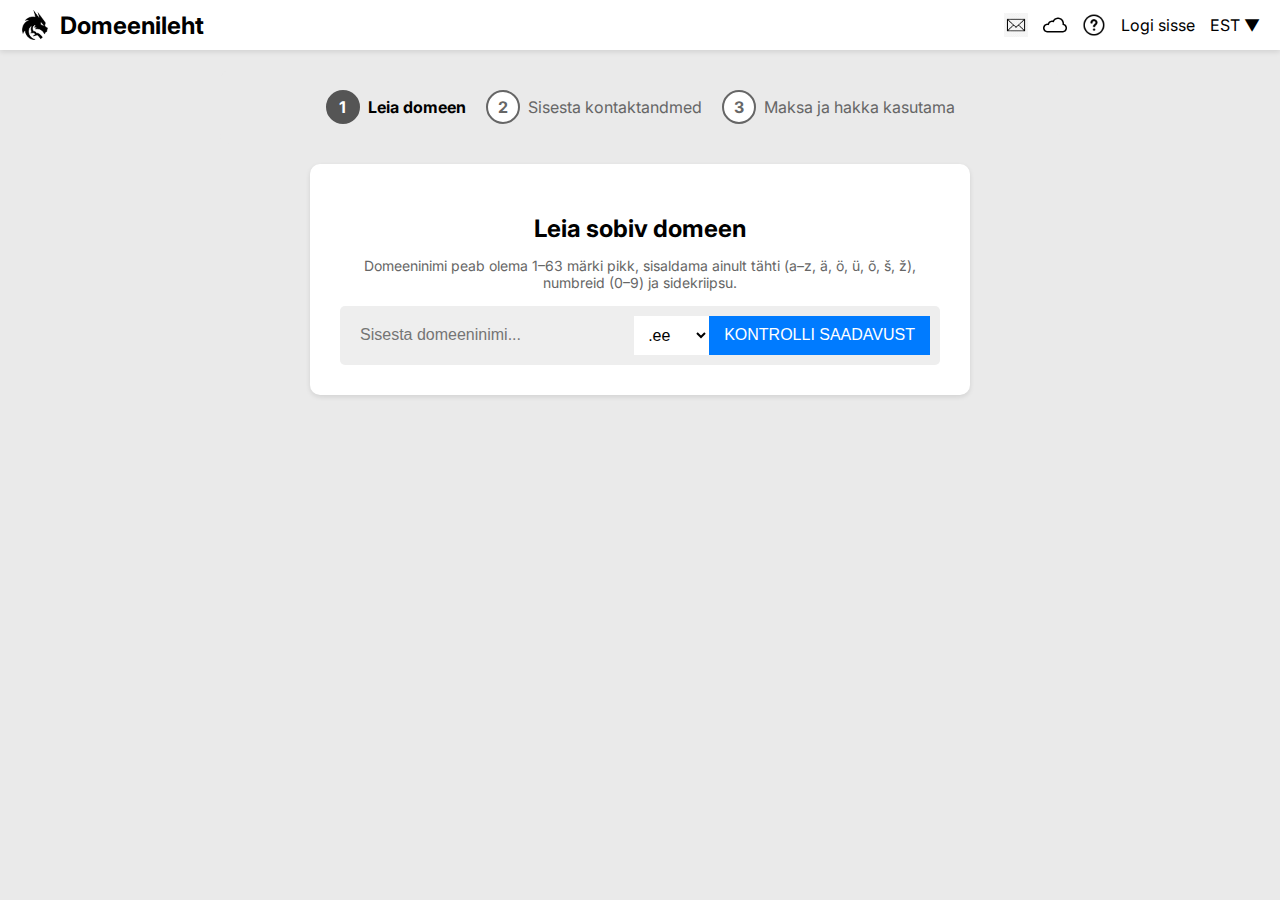
==== index2.html @ 52eb680a "adding 2 more pages" ====
<!DOCTYPE html>
<html lang="en">

<head>
    <meta charset="UTF-8">
    <meta name="viewport" content="width=device-width, initial-scale=1.0">
    <title>Domeenileht</title>
    <link rel="stylesheet" href="style2.css">
    <script src="script.js" defer></script>
</head>

<body>
    <!-- Navbar -->
    <div class="navbar">
        <div class="logo">
            <img src="team_spirit_logo.png" alt="Logo">
            Domeenileht
        </div>
        <div class="nav-items">
            <img src="email-icon.jpg" alt="Email">
            <img src="cloud-icon.png" alt="Cloud">
            <img src="help-icon.png" alt="Help">
            <span class="login">Logi sisse</span>
            <span class="lang-dropdown">EST ▼</span>
        </div>
    </div>

    <!-- Progress Bar -->
    <div class="progress-container">
        <div class="step active">
            <div class="circle">1</div>
            Leia domeen
        </div>
        <div class="step">
            <div class="circle">2</div>
            Sisesta kontaktandmed
        </div>
        <div class="step">
            <div class="circle">3</div>
            Maksa ja hakka kasutama
        </div>
    </div>

    <!-- Domain Search Section -->
    <div class="search-container">
        <h2>Leia sobiv domeen</h2>
        <p>Domeeninimi peab olema 1–63 märki pikk, sisaldama ainult tähti (a–z, ä, ö, ü, õ, š, ž), numbreid (0–9) ja
            sidekriipsu.</p>

        <div class="search-box">
            <input type="text" id="domainInput" placeholder="Sisesta domeeninimi...">
            <select id="domainExt">
                <option>.ee</option>
                <option>.com</option>
                <option>.eu</option>
                <option>.net</option>
            </select>
            <button id="checkButton">KONTROLLI SAADAVUST</button>
        </div>

        <!-- Search Results -->
        <div id="searchResultContainer" style="display:none;">
            <p>Võimalikud domeenid:</p>
            <ul id="availableDomains" class="domain-list"></ul>
        </div>
    </div>
</body>

</html>
---- style2.css ----
@import url('https://fonts.googleapis.com/css2?family=Inter:ital,opsz,wght@0,14..32,100..900;1,14..32,100..900&family=SUSE:wght@100..800&display=swap');

body {
    font-family: "Inter", sans-serif;
    margin: 0;
    padding: 0;
    background-color: #eaeaea;
}

/* Navbar */
.navbar {
    display: flex;
    justify-content: space-between;
    align-items: center;
    background: white;
    padding: 10px 20px;
    box-shadow: 0 2px 5px rgba(0,0,0,0.1);
}

.logo {
    font-size: 24px;
    font-weight: bold;
    color: rgb(0, 0, 0);
    display: flex;
    align-items: center;
}

.logo img {
    height: 30px;
    margin-right: 10px;
}

.nav-items {
    display: flex;
    align-items: center;
    gap: 15px;
}

.nav-items img {
    width: 24px;
    cursor: pointer;
}

.login {
    cursor: pointer;
}

.lang-dropdown {
    cursor: pointer;
}

/* Step Progress Bar */
.progress-container {
    display: flex;
    justify-content: center;
    background: #eaeaea;
    padding: 20px;
    border-radius: 10px;
    margin: 20px auto;
    max-width: 800px;
}

.step {
    display: flex;
    align-items: center;
    font-size: 16px;
    color: #666;
    margin: 0 10px;
}

.step .circle {
    width: 30px;
    height: 30px;
    border-radius: 50%;
    display: flex;
    justify-content: center;
    align-items: center;
    font-weight: bold;
    margin-right: 8px;
    border: 2px solid #666;
    background: #fff;
}

.step.active .circle {
    background: #555;
    color: white;
    border-color: #555;
}

.step.active {
    color: black;
    font-weight: bold;
}

/* Search Section */
.search-container {
    background: white;
    padding: 30px;
    max-width: 600px;
    margin: 20px auto;
    border-radius: 10px;
    box-shadow: 0 2px 5px rgba(0, 0, 0, 0.1);
    text-align: center;
}

.search-container h2 {
    margin-bottom: 10px;
}

.search-container p {
    font-size: 14px;
    color: #666;
}

.search-box {
    display: flex;
    margin-top: 15px;
    background: #eee;
    padding: 10px;
    border-radius: 5px;
}

.search-box input {
    flex: 1;
    padding: 10px;
    border: none;
    background: none;
    font-size: 16px;
    outline: none;
}

.search-box select {
    padding: 10px;
    border: none;
    background: white;
    font-size: 16px;
    cursor: pointer;
}

.search-box button {
    background: #007bff;
    color: white;
    border: none;
    padding: 10px 15px;
    cursor: pointer;
    font-size: 16px;
}

.search-box button:hover {
    background: #0056b3;
}

.next-step {
    background: #ddd;
    padding: 15px;
    text-align: center;
    font-size: 16px;
    color: #888;
    margin-top: 20px;
    border-radius: 5px;
}

 /* Suggested Domains */
 .suggested-domains {
    display: none;
    margin-top: 20px;
    padding: 15px;
    background: #fff;
    border-radius: 5px;
    box-shadow: 0 2px 5px rgba(0, 0, 0, 0.1);
    text-align: left;
}

.suggested-domains p {
    font-size: 16px;
    font-weight: bold;
}

.domain-list {
    list-style: none;
    padding: 0;
}

.domain-list li {
    padding: 10px;
    border-bottom: 1px solid #ddd;
    cursor: pointer;
}

.domain-list li:hover {
    background: #f0f0f0;
}

.availability-message {
    display: flex;
    align-items: center;
    font-size: 18px;
    font-weight: bold;
    color: black;
    margin-top: 15px;
}

.check-icon {
    color: #4CAF50;
    font-size: 24px;
    margin-right: 10px;
}

#periodSelect {
    display: block;
    width: 100%;
    padding: 10px;
    margin-top: 10px;
    font-size: 16px;
    border: 1px solid #ccc;
    border-radius: 5px;
}

#nextButton {
    display: block;
    width: 100%;
    background: #ddd;
    color: #888;
    font-size: 16px;
    font-weight: bold;
    padding: 15px;
    border: none;
    margin-top: 15px;
    border-radius: 5px;
    cursor: not-allowed;
}

#nextButton:enabled {
    background: #007bff;
    color: white;
    cursor: pointer;
}
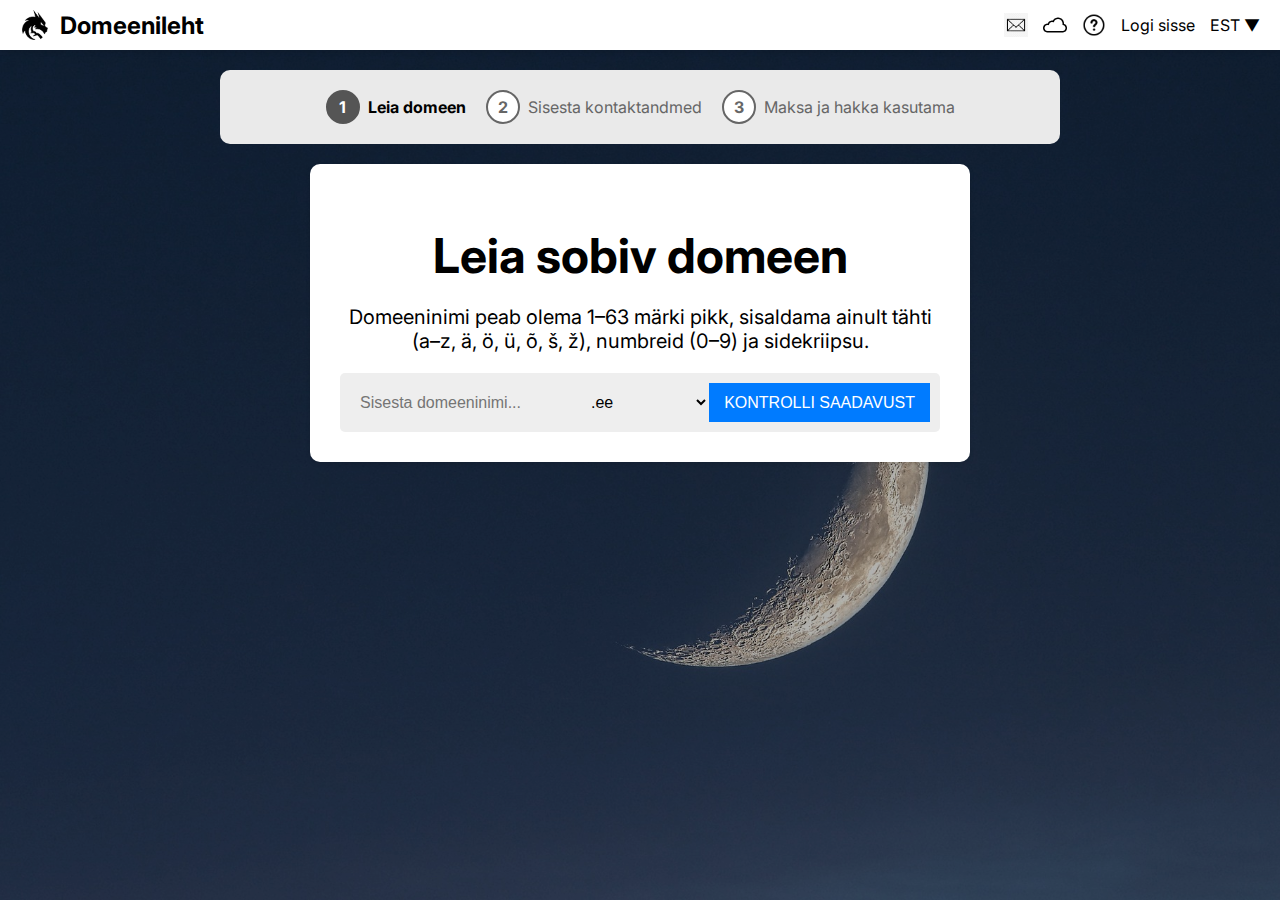
==== commit 18b58049: "3 commit" ====
--- a/index2.html
+++ b/index2.html
@@ -5,7 +5,7 @@
     <meta charset="UTF-8">
     <meta name="viewport" content="width=device-width, initial-scale=1.0">
     <title>Domeenileht</title>
-    <link rel="stylesheet" href="style2.css">
+    <link rel="stylesheet" href="style.css">
     <script src="script.js" defer></script>
 </head>
 
@@ -43,7 +43,7 @@
 
     <!-- Domain Search Section -->
     <div class="search-container">
-        <h2>Leia sobiv domeen</h2>
+        <h1>Leia sobiv domeen</h1>
         <p>Domeeninimi peab olema 1–63 märki pikk, sisaldama ainult tähti (a–z, ä, ö, ü, õ, š, ž), numbreid (0–9) ja
             sidekriipsu.</p>
 
--- a/style.css
+++ b/style.css
@@ -0,0 +1,283 @@
+/* Import fonts only once */
+@import url('https://fonts.googleapis.com/css2?family=Inter:ital,opsz,wght@0,14..32,100..900;1,14..32,100..900&family=SUSE:wght@100..800&display=swap');
+
+/* General styles */
+body, html {
+  height: 100vh;
+    font-family: "Inter", sans-serif;
+    margin: 0;
+    padding: 0;
+    background: url("bg.jpg") rgba(0, 0, 0, 0.3);
+    background-blend-mode: multiply;
+    background-position: center;
+    background-size: cover;
+    background-repeat: no-repeat;
+    color: #000000;
+    overflow-y: hidden;
+}
+
+/* Buttons */
+.btn-blue {
+    background-color: #0048D9;
+    color: white;
+    border: none;
+    border-radius: 6px;
+    width: 157px;
+    height: 38px;
+    padding-left: 16px;
+    padding-top: 4px;
+    font-size: 18px;
+}
+.btn-blue:hover {
+    background-color: darkblue;
+}
+
+/* Typography */
+h1 {
+    font-size: 3rem;
+    text-align: center;
+    margin-bottom: 20px;
+}
+
+h2 {
+  color: white;
+}
+
+p {
+    font-size: 1.25rem;
+    text-align: center;
+}
+
+.text {
+    font-size: 0.7em;
+}
+
+/* Navbar */
+.navbar {
+    display: flex;
+    justify-content: space-between;
+    align-items: center;
+    background: white;
+    padding: 10px 20px;
+    box-shadow: 0 2px 5px rgba(0,0,0,0.1);
+}
+
+.logo {
+    font-size: 24px;
+    font-weight: bold;
+    display: flex;
+    align-items: center;
+}
+
+.logo img {
+    height: 30px;
+    margin-right: 10px;
+}
+
+.nav-items {
+    display: flex;
+    align-items: center;
+    gap: 15px;
+}
+
+.nav-items img {
+    width: 24px;
+    cursor: pointer;
+}
+
+.login, .lang-dropdown {
+    cursor: pointer;
+}
+
+/* Step Progress Bar */
+.progress-container {
+    display: flex;
+    justify-content: center;
+    background: #eaeaea;
+    padding: 20px;
+    border-radius: 10px;
+    margin: 20px auto;
+    max-width: 800px;
+}
+
+.step {
+    display: flex;
+    align-items: center;
+    font-size: 16px;
+    color: #666;
+    margin: 0 10px;
+}
+
+.step .circle {
+    width: 30px;
+    height: 30px;
+    border-radius: 50%;
+    display: flex;
+    justify-content: center;
+    align-items: center;
+    font-weight: bold;
+    margin-right: 8px;
+    border: 2px solid #666;
+    background: #fff;
+}
+
+.step.active .circle {
+    background: #555;
+    color: white;
+    border-color: #555;
+}
+
+.step.active {
+    color: black;
+    font-weight: bold;
+}
+
+.search-container {
+    background: white;
+    padding: 30px;
+    max-width: 600px;
+    margin: 20px auto;
+    border-radius: 10px;
+    box-shadow: 0 2px 5px rgba(0, 0, 0, 0.1);
+    text-align: center;
+}
+
+.search-box {
+    display: flex;
+    margin-top: 15px;
+    background: #eee;
+    padding: 10px;
+    border-radius: 5px;
+}
+
+.search-box input, .search-box select {
+    flex: 1;
+    padding: 10px;
+    border: none;
+    background: none;
+    font-size: 16px;
+    outline: none;
+}
+
+.search-box button {
+    background: #007bff;
+    color: white;
+    border: none;
+    padding: 10px 15px;
+    cursor: pointer;
+    font-size: 16px;
+}
+
+.search-box button:hover {
+    background: #0056b3;
+}
+
+#periodSelect {
+  display: block;
+  width: 100%;
+  padding: 10px;
+  margin-top: 10px;
+  font-size: 16px;
+  border: 1px solid #ccc;
+  border-radius: 5px;
+}
+
+#nextButton {
+  display: block;
+  width: 100%;
+  background: #ddd;
+  color: #888;
+  font-size: 16px;
+  font-weight: bold;
+  padding: 15px;
+  border: none;
+  margin-top: 15px;
+  border-radius: 5px;
+  cursor: not-allowed;
+}
+
+#nextButton:enabled {
+  background: #007bff;
+  color: white;
+  cursor: pointer;
+}
+
+.registration-form {
+    background: rgba(255, 255, 255, 0.8);
+    padding: 20px;
+    border-radius: 8px;
+    box-shadow: 0 4px 8px rgba(0, 0, 0, 0.1);
+    max-width: 400px;
+    margin: 0 auto;
+}
+
+.registration-form .form-label {
+    font-size: 1.2rem;
+    color: #333;
+}
+
+.registration-form .form-control {
+    font-size: 1rem;
+    padding: 10px;
+}
+
+.registration-form button {
+    width: 100%;
+    padding: 10px;
+    font-size: 1.2rem;
+    background-color: #0048D9;
+    border: none;
+    color: white;
+    cursor: pointer;
+    transition: background-color 0.3s;
+}
+
+.registration-form button:hover {
+    background-color: #153B53;
+}
+
+#confirmationMessage {
+    font-size: 1.5rem;
+    color: #FFD900;
+}
+
+#confirmationMessage a {
+    display: inline-block;
+    margin-top: 20px;
+    background-color: #20537D;
+    color: white;
+    padding: 10px 20px;
+    border-radius: 5px;
+    text-decoration: none;
+}
+
+#confirmationMessage a:hover {
+    background-color: #153B53;
+}
+
+.search-container {
+  max-width: 600px;
+  box-shadow: rgba(0, 0, 0, 0.1) 0px 2px 5px;
+  text-align: center;
+  background: white;
+  padding: 30px;
+  margin: 20px auto;
+  border-radius: 10px;
+}
+
+.availability-message {
+  display: flex;
+  align-items: center;
+  font-size: 18px;
+  font-weight: bold;
+  color: black;
+  margin-top: 15px;
+}
+
+.container-tellimus {
+    display: flex;
+}
+
+.tellimus-card {
+    width: 18rem;
+}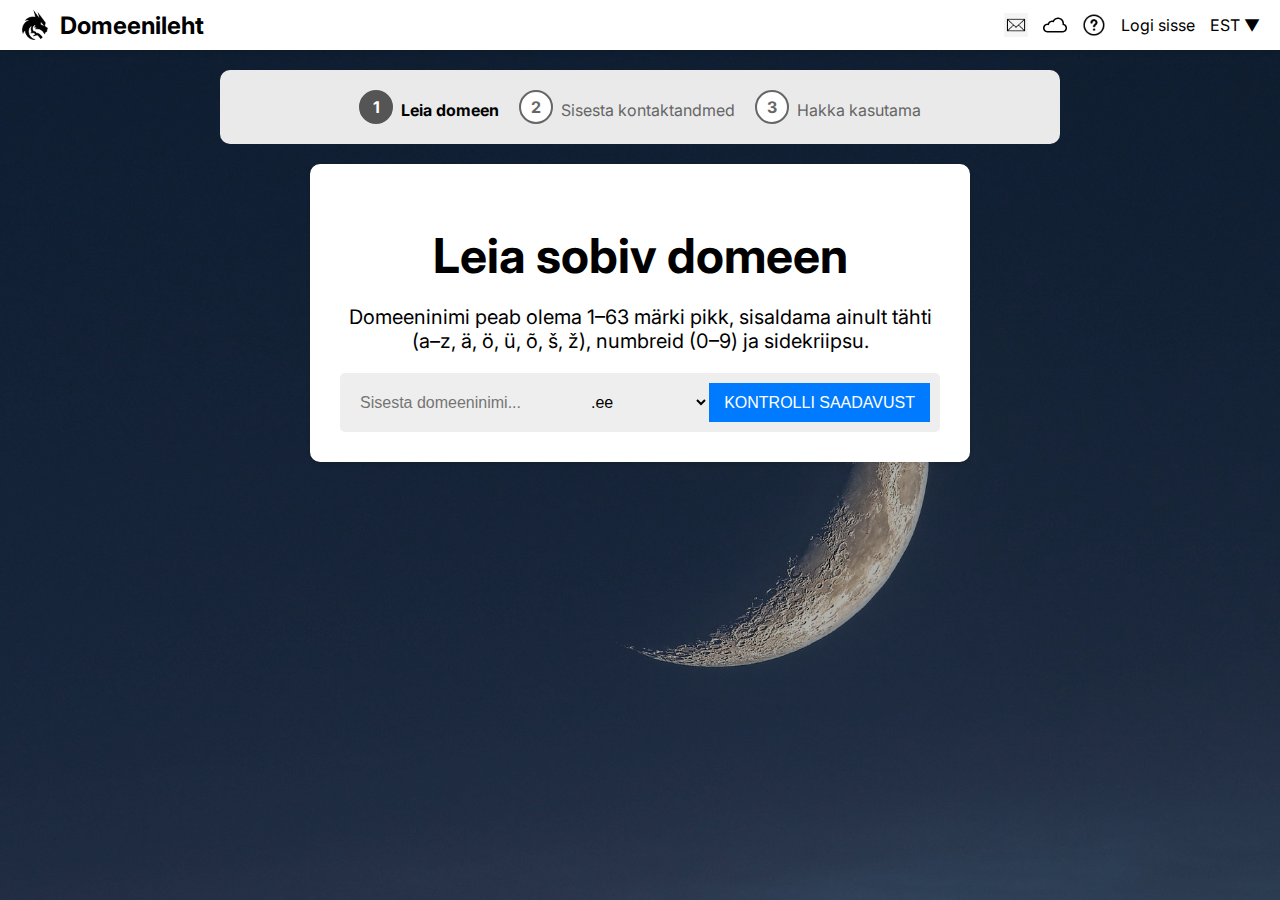
==== commit e7c3374c: "xd" ====
--- a/index2.html
+++ b/index2.html
@@ -29,15 +29,15 @@
     <div class="progress-container">
         <div class="step active">
             <div class="circle">1</div>
-            Leia domeen
+            <span class="label">Leia domeen</span>
         </div>
         <div class="step">
             <div class="circle">2</div>
-            Sisesta kontaktandmed
+            <span class="label">Sisesta kontaktandmed</span>
         </div>
         <div class="step">
             <div class="circle">3</div>
-            Maksa ja hakka kasutama
+            <span class="label">Hakka kasutama</span>
         </div>
     </div>
 
--- a/style.css
+++ b/style.css
@@ -3,7 +3,7 @@
 
 /* General styles */
 body, html {
-  height: 100vh;
+    min-height: 100vh;
     font-family: "Inter", sans-serif;
     margin: 0;
     padding: 0;
@@ -13,7 +13,6 @@
     background-size: cover;
     background-repeat: no-repeat;
     color: #000000;
-    overflow-y: hidden;
 }
 
 /* Buttons */
@@ -22,10 +21,7 @@
     color: white;
     border: none;
     border-radius: 6px;
-    width: 157px;
-    height: 38px;
-    padding-left: 16px;
-    padding-top: 4px;
+    padding: 1.5 rem, 16px;
     font-size: 18px;
 }
 .btn-blue:hover {
@@ -40,6 +36,7 @@
 }
 
 h2 {
+    text-align: center;
   color: white;
 }
 
@@ -130,6 +127,16 @@
 .step.active {
     color: black;
     font-weight: bold;
+}
+
+.label {
+    margin-top: 5px;
+}
+
+@media (max-width: 600px) {
+    .label {
+        display: none;
+    }
 }
 
 .search-container {
@@ -207,7 +214,7 @@
     padding: 20px;
     border-radius: 8px;
     box-shadow: 0 4px 8px rgba(0, 0, 0, 0.1);
-    max-width: 400px;
+    max-width: 700px;
     margin: 0 auto;
 }
 
@@ -274,10 +281,7 @@
   margin-top: 15px;
 }
 
-.container-tellimus {
-    display: flex;
-}
-
-.tellimus-card {
-    width: 18rem;
+.text {
+    font-size: 20px;
+    color: white;
 }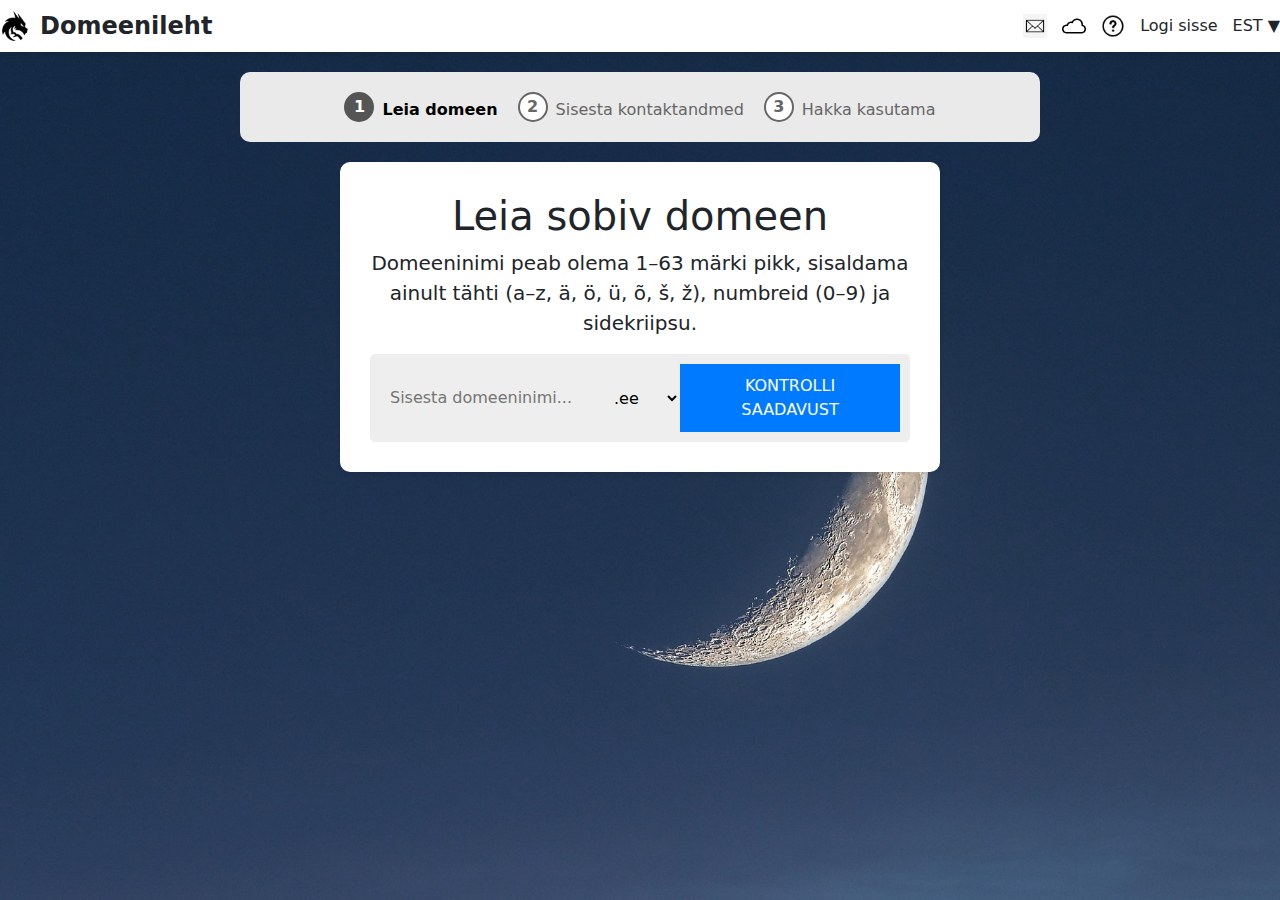
==== commit ea1a6a1c: "commit" ====
--- a/index2.html
+++ b/index2.html
@@ -7,6 +7,7 @@
     <title>Domeenileht</title>
     <link rel="stylesheet" href="style.css">
     <script src="script.js" defer></script>
+    <link href="https://cdn.jsdelivr.net/npm/bootstrap@5.3.3/dist/css/bootstrap.min.css" rel="stylesheet" integrity="sha384-QWTKZyjpPEjISv5WaRU9OFeRpok6YctnYmDr5pNlyT2bRjXh0JMhjY6hW+ALEwIH" crossorigin="anonymous">
 </head>
 
 <body>
--- a/style.css
+++ b/style.css
@@ -244,18 +244,8 @@
 }
 
 #confirmationMessage {
-    font-size: 1.5rem;
-    color: #FFD900;
-}
-
-#confirmationMessage a {
-    display: inline-block;
-    margin-top: 20px;
-    background-color: #20537D;
-    color: white;
-    padding: 10px 20px;
-    border-radius: 5px;
-    text-decoration: none;
+    text-align: center;
+    color: white;
 }
 
 #confirmationMessage a:hover {
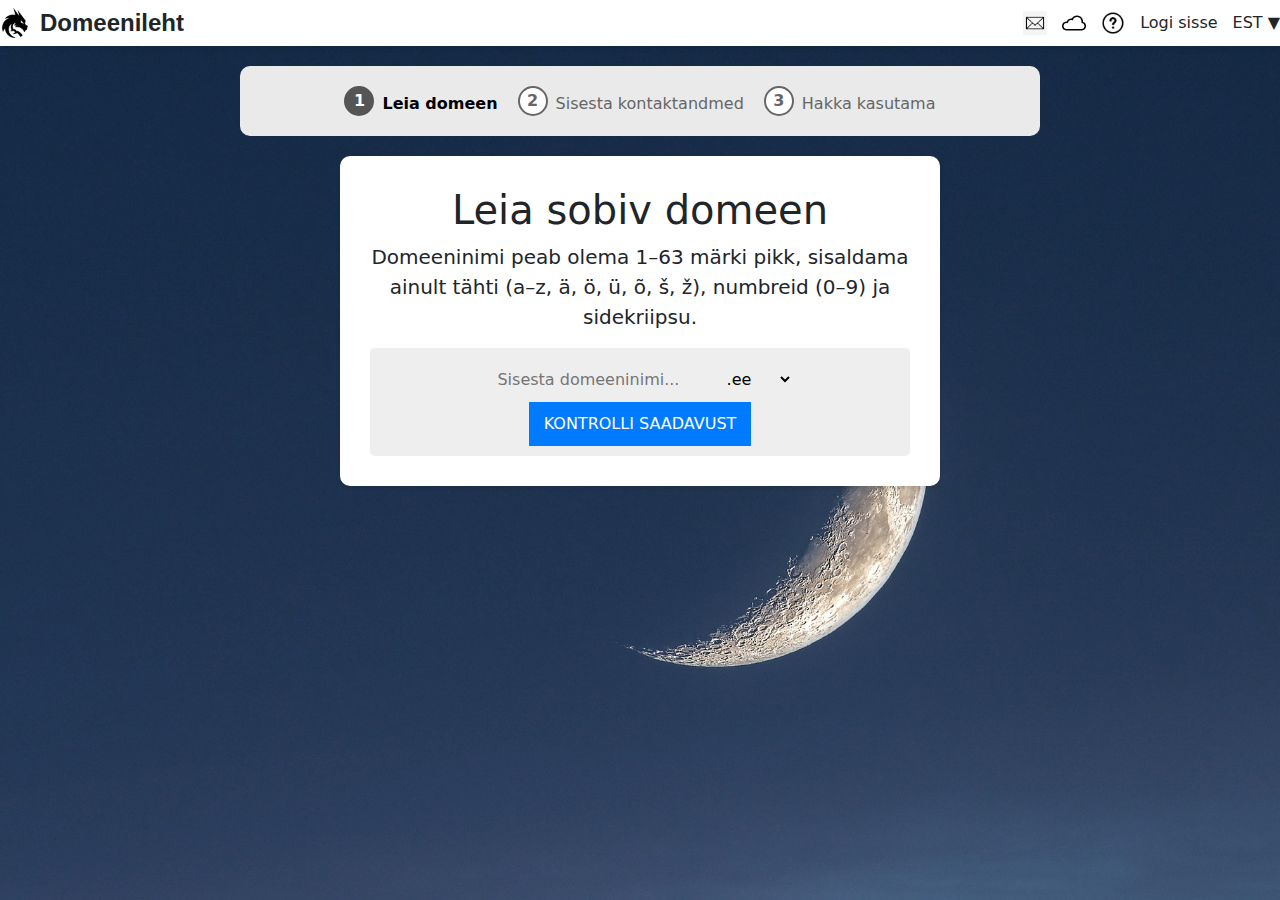
==== commit 3ab5739b: "commit" ====
--- a/index2.html
+++ b/index2.html
@@ -14,13 +14,13 @@
     <!-- Navbar -->
     <div class="navbar">
         <div class="logo">
-            <img src="team_spirit_logo.png" alt="Logo">
+            <img src="/images/team_spirit_logo.png" alt="Logo">
             Domeenileht
         </div>
         <div class="nav-items">
-            <img src="email-icon.jpg" alt="Email">
-            <img src="cloud-icon.png" alt="Cloud">
-            <img src="help-icon.png" alt="Help">
+            <img src="/images/email-icon.jpg" alt="Email">
+            <img src="/images/cloud-icon.png" alt="Cloud">
+            <img src="/images/help-icon.png" alt="Help">
             <span class="login">Logi sisse</span>
             <span class="lang-dropdown">EST ▼</span>
         </div>
--- a/style.css
+++ b/style.css
@@ -2,16 +2,14 @@
 @import url('https://fonts.googleapis.com/css2?family=Inter:ital,opsz,wght@0,14..32,100..900;1,14..32,100..900&family=SUSE:wght@100..800&display=swap');
 
 /* General styles */
-body, html {
+body,
+html {
     min-height: 100vh;
     font-family: "Inter", sans-serif;
     margin: 0;
     padding: 0;
-    background: url("bg.jpg") rgba(0, 0, 0, 0.3);
+    background: url("/images/bg.jpg") center / cover no-repeat rgba(0, 0, 0, 0.3);
     background-blend-mode: multiply;
-    background-position: center;
-    background-size: cover;
-    background-repeat: no-repeat;
     color: #000000;
 }
 
@@ -24,30 +22,14 @@
     padding: 1.5 rem, 16px;
     font-size: 18px;
 }
-.btn-blue:hover {
-    background-color: darkblue;
-}
+
+.btn-blue:hover { background-color: darkblue; }
 
 /* Typography */
-h1 {
-    font-size: 3rem;
-    text-align: center;
-    margin-bottom: 20px;
-}
-
-h2 {
-    text-align: center;
-  color: white;
-}
-
-p {
-    font-size: 1.25rem;
-    text-align: center;
-}
-
-.text {
-    font-size: 0.7em;
-}
+h1 { font-size: 3rem; text-align: center; margin-bottom: 20px; }
+h2 { text-align: center; color: white; }
+p { font-size: 1.25rem; text-align: center; }
+.text { font-size: 0.7em; }
 
 /* Navbar */
 .navbar {
@@ -56,35 +38,23 @@
     align-items: center;
     background: white;
     padding: 10px 20px;
-    box-shadow: 0 2px 5px rgba(0,0,0,0.1);
+    box-shadow: 0 2px 5px rgba(0, 0, 0, 0.1);
 }
 
 .logo {
-    font-size: 24px;
-    font-weight: bold;
-    display: flex;
-    align-items: center;
-}
-
-.logo img {
-    height: 30px;
-    margin-right: 10px;
-}
-
+    font: bold 24px sans-serif;
+    display: flex;
+    align-items: center;
+}
+
+.logo img { height: 30px; margin-right: 10px; }
 .nav-items {
     display: flex;
     align-items: center;
     gap: 15px;
 }
-
-.nav-items img {
-    width: 24px;
-    cursor: pointer;
-}
-
-.login, .lang-dropdown {
-    cursor: pointer;
-}
+.nav-items img { width: 24px; cursor: pointer; }
+.login, .lang-dropdown { cursor: pointer; }
 
 /* Step Progress Bar */
 .progress-container {
@@ -118,26 +88,11 @@
     background: #fff;
 }
 
-.step.active .circle {
-    background: #555;
-    color: white;
-    border-color: #555;
-}
-
-.step.active {
-    color: black;
-    font-weight: bold;
-}
-
-.label {
-    margin-top: 5px;
-}
-
-@media (max-width: 600px) {
-    .label {
-        display: none;
-    }
-}
+.step.active .circle { background: #555; color: white; border-color: #555; }
+.step.active { color: black; font-weight: bold; }
+.label { margin-top: 5px; }
+
+@media (max-width: 600px) { .label { display: none; } }
 
 .search-container {
     background: white;
@@ -150,7 +105,6 @@
 }
 
 .search-box {
-    display: flex;
     margin-top: 15px;
     background: #eee;
     padding: 10px;
@@ -174,39 +128,33 @@
     cursor: pointer;
     font-size: 16px;
 }
-
-.search-box button:hover {
-    background: #0056b3;
+.search-box button:hover { background: #0056b3; }
+
+#periodSelect, #nextButton {
+    display: block;
+    width: 100%;
+    padding: 10px;
+    font-size: 16px;
+    border-radius: 5px;
 }
 
 #periodSelect {
-  display: block;
-  width: 100%;
-  padding: 10px;
-  margin-top: 10px;
-  font-size: 16px;
-  border: 1px solid #ccc;
-  border-radius: 5px;
-}
-
+    margin-top: 10px;
+    border: 1px solid #ccc;
+}
 #nextButton {
-  display: block;
-  width: 100%;
-  background: #ddd;
-  color: #888;
-  font-size: 16px;
-  font-weight: bold;
-  padding: 15px;
-  border: none;
-  margin-top: 15px;
-  border-radius: 5px;
-  cursor: not-allowed;
+    background: #ddd;
+    color: #888;
+    font-weight: bold;
+    border: none;
+    margin-top: 15px;
+    cursor: not-allowed;
 }
 
 #nextButton:enabled {
-  background: #007bff;
-  color: white;
-  cursor: pointer;
+    background: #007bff;
+    color: white;
+    cursor: pointer;
 }
 
 .registration-form {
@@ -253,22 +201,22 @@
 }
 
 .search-container {
-  max-width: 600px;
-  box-shadow: rgba(0, 0, 0, 0.1) 0px 2px 5px;
-  text-align: center;
-  background: white;
-  padding: 30px;
-  margin: 20px auto;
-  border-radius: 10px;
+    max-width: 600px;
+    box-shadow: rgba(0, 0, 0, 0.1) 0px 2px 5px;
+    text-align: center;
+    background: white;
+    padding: 30px;
+    margin: 20px auto;
+    border-radius: 10px;
 }
 
 .availability-message {
-  display: flex;
-  align-items: center;
-  font-size: 18px;
-  font-weight: bold;
-  color: black;
-  margin-top: 15px;
+    display: flex;
+    align-items: center;
+    font-size: 18px;
+    font-weight: bold;
+    color: black;
+    margin-top: 15px;
 }
 
 .text {
